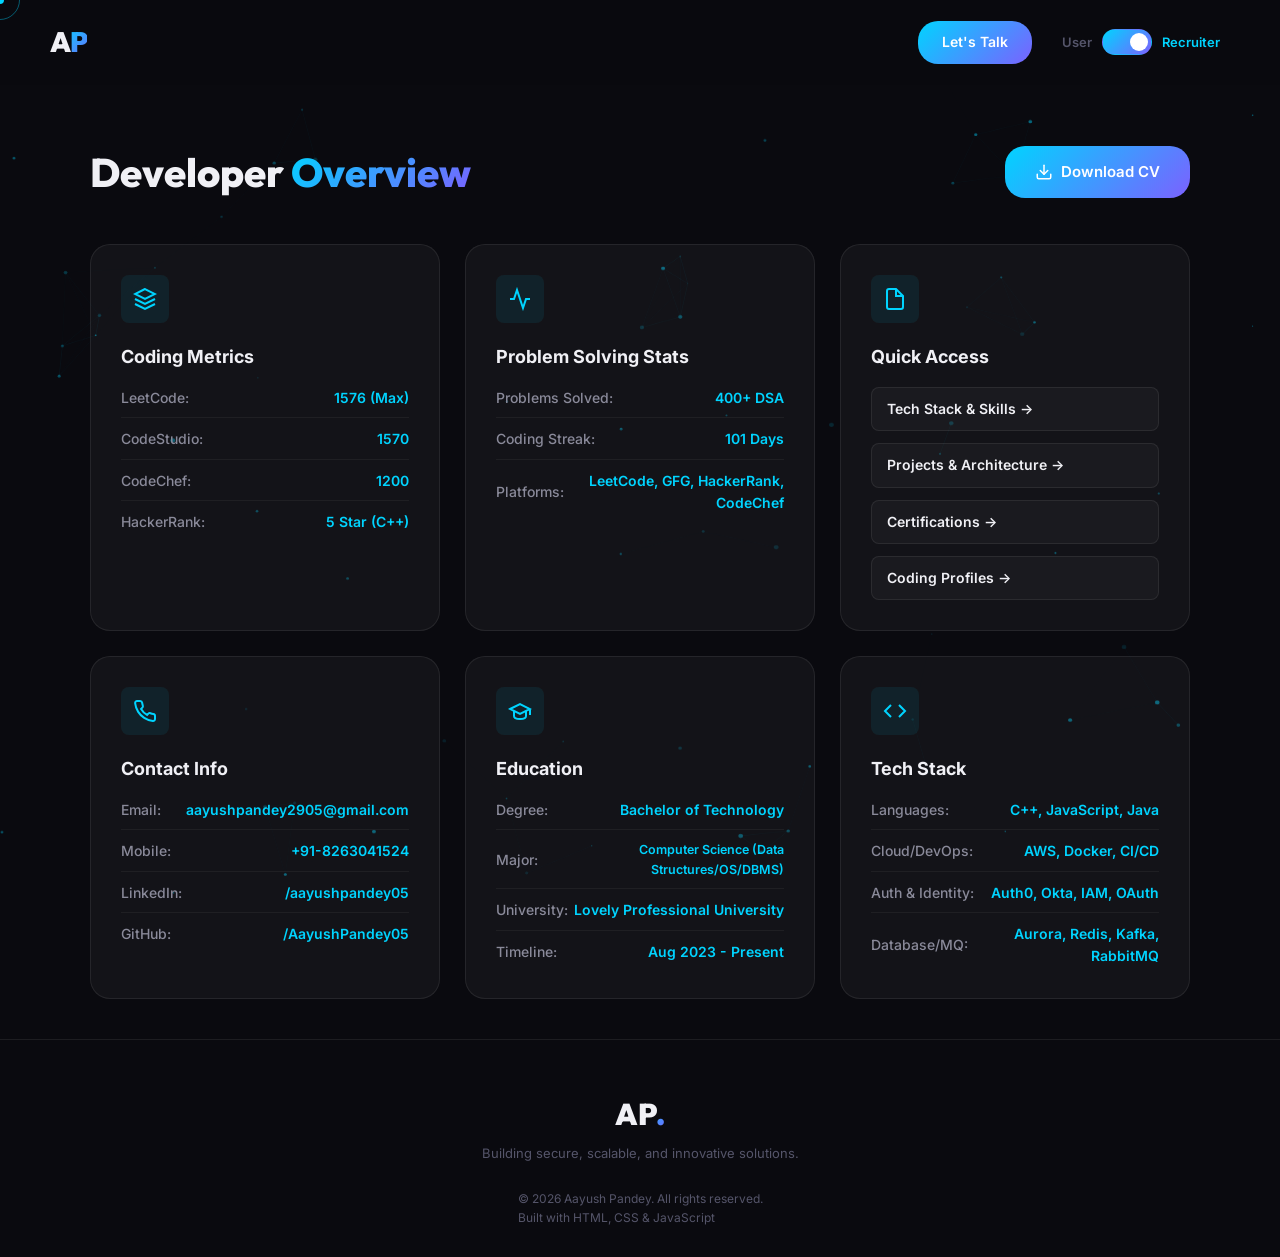
==== recruiter.html @ 43669e8a "Personal Portfolio" ====
<!doctype html>
<html lang="en">
  <head>
    <meta charset="UTF-8" />
    <meta
      name="viewport"
      content="width=device-width, initial-scale=1.0, maximum-scale=5.0, user-scalable=yes"
    />
    <meta name="apple-mobile-web-app-capable" content="yes" />
    <meta
      name="apple-mobile-web-app-status-bar-style"
      content="black-translucent"
    />
    <meta name="theme-color" content="#0a0a0f" />
    <meta name="format-detection" content="telephone=no" />

    <title>Recruiter Dashboard | Aayush Pandey</title>
    <meta
      name="description"
      content="Executive overview of Aayush Pandey's skills, coding metrics, and projects."
    />

    <!-- Favicons -->
    <link
      rel="icon"
      type="image/png"
      sizes="32x32"
      href="assets/img/favicon.png"
    />
    <link rel="apple-touch-icon" href="assets/img/apple-touch-icon.png" />

    <link rel="preconnect" href="https://fonts.googleapis.com" />
    <link rel="preconnect" href="https://fonts.gstatic.com" crossorigin />
    <link
      href="https://fonts.googleapis.com/css2?family=Inter:wght@300;400;500;600;700&family=Outfit:wght@700;800;900&display=swap"
      rel="stylesheet"
    />
    <link rel="stylesheet" href="assets/css/style.css" />
    <style>
      /* Page-specific overrides */
      body.recruiter-mode {
        overflow-x: hidden;
      }
      .recruiter-dashboard {
        background: transparent; /* Let canvas show through */
        border: none;
        padding-top: 14rem;
        min-height: 100vh;
      }
      .particles-canvas {
        position: fixed;
        top: 0;
        left: 0;
        width: 100vw;
        height: 100vh;
        z-index: -1;
        pointer-events: none;
      }
      .header {
        background: rgba(10, 10, 15, 0.85);
        backdrop-filter: blur(10px);
      }
      .nav-links {
        display: none; /* Hide standard nav on this page */
      }
      @media(min-width: 1024px) {
        .nav-container {
            justify-content: flex-end;
        }
      }
    </style>
  </head>
  <body class="recruiter-mode">
    <!-- Preloader -->
    <div class="preloader" id="preloader">
      <div class="preloader-inner">
        <div class="preloader-ring"></div>
        <span class="preloader-text">AP</span>
      </div>
    </div>

    <!-- Custom Cursor -->
    <div class="cursor-dot" id="cursor-dot"></div>
    <div class="cursor-ring" id="cursor-ring"></div>

    <header class="header scrolled" id="header">
      <a href="index.html" class="logo" data-magnetic>
        <span class="logo-text">A</span><span class="logo-accent">P</span>
      </a>

      <nav class="nav-container" id="nav-container">
        <a href="mailto:aayushpandey2905@gmail.com" class="btn-cta" data-magnetic>Let's Talk</a>
      </nav>

      <div class="header-actions">
        <div class="recruiter-toggle-wrap" data-magnetic>
          <span class="toggle-label text-user">User</span>
          <label class="toggle-switch">
            <input type="checkbox" id="recruiter-toggle" checked />
            <span class="toggle-slider"></span>
          </label>
          <span class="toggle-label text-recruiter">Recruiter</span>
        </div>
      </div>
    </header>

    <main>
      <!-- Background Canvas -->
      <canvas class="particles-canvas" id="particles-canvas"></canvas>

      <!-- Dashboard -->
      <section class="recruiter-dashboard" id="recruiter-dashboard">
        <div class="dashboard-container">
          <div class="dashboard-header reveal">
            <h2>Developer <span class="text-gradient">Overview</span></h2>
            <div class="dashboard-actions">
              <a
                href="assets/CV/AayushPandey_CV.pdf"
                class="btn-primary"
                download="Aayush_Pandey_Resume"
              >
                <svg
                  width="18"
                  height="18"
                  viewBox="0 0 24 24"
                  fill="none"
                  stroke="currentColor"
                  stroke-width="2"
                  stroke-linecap="round"
                  stroke-linejoin="round"
                >
                  <path d="M21 15v4a2 2 0 0 1-2 2H5a2 2 0 0 1-2-2v-4"></path>
                  <polyline points="7 10 12 15 17 10"></polyline>
                  <line x1="12" y1="15" x2="12" y2="3"></line>
                </svg>
                <span>Download CV</span>
              </a>
            </div>
          </div>

          <div class="dashboard-grid">
            <!-- Coding Stats -->
            <div class="dashboard-card reveal" data-tilt>
              <div class="card-icon">
                <svg
                  width="24"
                  height="24"
                  viewBox="0 0 24 24"
                  fill="none"
                  stroke="currentColor"
                  stroke-width="2"
                >
                  <path
                    d="M12 2L2 7l10 5 10-5-10-5zM2 17l10 5 10-5M2 12l10 5 10-5"
                  />
                </svg>
              </div>
              <h3>Coding Metrics</h3>
              <ul class="dashboard-list">
                <li>
                  <span class="list-label">LeetCode:</span>
                  <span class="list-value">1576 (Max)</span>
                </li>
                <li>
                  <span class="list-label">CodeStudio:</span>
                  <span class="list-value">1570</span>
                </li>
                <li>
                  <span class="list-label">CodeChef:</span>
                  <span class="list-value">1200</span>
                </li>
                <li>
                  <span class="list-label">HackerRank:</span>
                  <span class="list-value">5 Star (C++)</span>
                </li>
              </ul>
            </div>

            <!-- Experience / Activity -->
            <div class="dashboard-card reveal" data-tilt>
              <div class="card-icon">
                <svg
                  width="24"
                  height="24"
                  viewBox="0 0 24 24"
                  fill="none"
                  stroke="currentColor"
                  stroke-width="2"
                >
                  <polyline points="22 12 18 12 15 21 9 3 6 12 2 12"></polyline>
                </svg>
              </div>
              <h3>Problem Solving Stats</h3>
              <ul class="dashboard-list">
                <li>
                  <span class="list-label">Problems Solved:</span>
                  <span class="list-value">400+ DSA</span>
                </li>
                <li>
                  <span class="list-label">Coding Streak:</span>
                  <span class="list-value">101 Days</span>
                </li>
                <li>
                  <span class="list-label">Platforms:</span>
                  <span class="list-value"
                    >LeetCode, GFG, HackerRank, CodeChef</span
                  >
                </li>
              </ul>
            </div>

            <!-- Quick Navigation -->
            <div class="dashboard-card reveal" data-tilt>
              <div class="card-icon">
                <svg
                  width="24"
                  height="24"
                  viewBox="0 0 24 24"
                  fill="none"
                  stroke="currentColor"
                  stroke-width="2"
                >
                  <path
                    d="M13 2H6a2 2 0 0 0-2 2v16a2 2 0 0 0 2 2h12a2 2 0 0 0 2-2V9z"
                  ></path>
                  <polyline points="13 2 13 9 20 9"></polyline>
                </svg>
              </div>
              <h3>Quick Access</h3>
              <div class="dashboard-links">
                <a href="index.html#skills" class="dash-link"
                  >Tech Stack & Skills &rarr;</a
                >
                <a href="index.html#projects" class="dash-link"
                  >Projects & Architecture &rarr;</a
                >
                <a href="index.html#certifications" class="dash-link"
                  >Certifications &rarr;</a
                >
                <a href="index.html#profiles" class="dash-link"
                  >Coding Profiles &rarr;</a
                >
              </div>
            </div>

            <!-- Contact & Links -->
            <div class="dashboard-card reveal" data-tilt>
              <div class="card-icon">
                <svg
                  width="24"
                  height="24"
                  viewBox="0 0 24 24"
                  fill="none"
                  stroke="currentColor"
                  stroke-width="2"
                >
                  <path
                    d="M22 16.92v3a2 2 0 0 1-2.18 2 19.79 19.79 0 0 1-8.63-3.07 19.5 19.5 0 0 1-6-6 19.79 19.79 0 0 1-3.07-8.67A2 2 0 0 1 4.11 2h3a2 2 0 0 1 2 1.72c.127.96.361 1.903.7 2.81a2 2 0 0 1-.45 2.11L8.09 9.91a16 16 0 0 0 6 6l1.27-1.27a2 2 0 0 1 2.11-.45c.907.339 1.85.573 2.81.7A2 2 0 0 1 22 16.92z"
                  ></path>
                </svg>
              </div>
              <h3>Contact Info</h3>
              <ul class="dashboard-list">
                <li>
                  <span class="list-label">Email:</span>
                  <a href="mailto:aayushpandey2905@gmail.com" class="list-value"
                    >aayushpandey2905@gmail.com</a
                  >
                </li>
                <li>
                  <span class="list-label">Mobile:</span>
                  <span class="list-value">+91-8263041524</span>
                </li>
                <li>
                  <span class="list-label">LinkedIn:</span>
                  <a
                    href="https://linkedin.com/in/aayushpandey05"
                    target="_blank"
                    class="list-value"
                    >/aayushpandey05</a
                  >
                </li>
                <li>
                  <span class="list-label">GitHub:</span>
                  <a
                    href="https://github.com/AayushPandey05"
                    target="_blank"
                    class="list-value"
                    >/AayushPandey05</a
                  >
                </li>
              </ul>
            </div>

            <!-- Education -->
            <div class="dashboard-card reveal" data-tilt>
              <div class="card-icon">
                <svg
                  width="24"
                  height="24"
                  viewBox="0 0 24 24"
                  fill="none"
                  stroke="currentColor"
                  stroke-width="2"
                >
                  <path d="M22 10v6M2 10l10-5 10 5-10 5z"></path>
                  <path d="M6 12v5c0 2 3 3 6 3s6-1 6-3v-5"></path>
                </svg>
              </div>
              <h3>Education</h3>
              <ul class="dashboard-list">
                <li>
                  <span class="list-label">Degree:</span>
                  <span class="list-value">Bachelor of Technology</span>
                </li>
                <li>
                  <span class="list-label">Major:</span>
                  <span class="list-value" style="font-size:1.25rem;"
                    >Computer Science (Data Structures/OS/DBMS)</span
                  >
                </li>
                <li>
                  <span class="list-label">University:</span>
                  <span class="list-value">Lovely Professional University</span>
                </li>
                <li>
                  <span class="list-label">Timeline:</span>
                  <span class="list-value">Aug 2023 - Present</span>
                </li>
              </ul>
            </div>

            <!-- Core Skills -->
            <div class="dashboard-card reveal" data-tilt>
              <div class="card-icon">
                <svg
                  width="24"
                  height="24"
                  viewBox="0 0 24 24"
                  fill="none"
                  stroke="currentColor"
                  stroke-width="2"
                >
                  <polyline points="16 18 22 12 16 6"></polyline>
                  <polyline points="8 6 2 12 8 18"></polyline>
                </svg>
              </div>
              <h3>Tech Stack</h3>
              <ul class="dashboard-list">
                <li>
                  <span class="list-label">Languages:</span>
                  <span class="list-value">C++, JavaScript, Java</span>
                </li>
                <li>
                  <span class="list-label">Cloud/DevOps:</span>
                  <span class="list-value">AWS, Docker, CI/CD</span>
                </li>
                <li>
                  <span class="list-label">Auth & Identity:</span>
                  <span class="list-value">Auth0, Okta, IAM, OAuth</span>
                </li>
                <li>
                  <span class="list-label">Database/MQ:</span>
                  <span class="list-value">Aurora, Redis, Kafka, RabbitMQ</span>
                </li>
              </ul>
            </div>
          </div>
        </div>
      </section>
    </main>

    <!-- Footer -->
    <footer class="footer">
      <div class="footer-container">
        <div class="footer-left">
          <span class="footer-logo">AP<span class="logo-accent">.</span></span>
          <p>Building secure, scalable, and innovative solutions.</p>
        </div>

      <div class="footer-bottom">
        <p>
          &copy; <span id="year">2026</span> Aayush Pandey. All rights reserved.
        </p>
        <p class="built-with">Built with HTML, CSS & JavaScript</p>
      </div>
    </footer>
    <script>
      document.getElementById("year").textContent = new Date().getFullYear();
    </script>
    <script src="assets/js/style.js"></script>
  </body>
</html>
---- assets/css/style.css ----
/* ==================================
   DESIGN TOKENS
================================== */
:root {
  --bg-primary: #0a0a0f;
  --bg-secondary: #12121a;
  --bg-card: rgba(255, 255, 255, 0.03);
  --bg-card-hover: rgba(255, 255, 255, 0.06);
  --glass-bg: rgba(255, 255, 255, 0.04);
  --glass-border: rgba(255, 255, 255, 0.08);

  --text-primary: #f0f0f5;
  --text-secondary: #8a8a9a;
  --text-muted: #55556a;

  --accent-1: #00d4ff;
  --accent-2: #7b61ff;
  --accent-3: #ff3d71;
  --gradient-main: linear-gradient(135deg, #00d4ff, #7b61ff, #ff3d71);
  --gradient-accent: linear-gradient(135deg, #00d4ff, #7b61ff);

  --font-heading: "Outfit", sans-serif;
  --font-body: "Inter", sans-serif;

  --radius-sm: 8px;
  --radius-md: 12px;
  --radius-lg: 20px;

  --transition-fast: 0.2s cubic-bezier(0.25, 0.46, 0.45, 0.94);
  --transition-smooth: 0.4s cubic-bezier(0.25, 0.46, 0.45, 0.94);
  --transition-spring: 0.6s cubic-bezier(0.34, 1.56, 0.64, 1);

  /* Safe area insets for notch phones */
  --safe-top: env(safe-area-inset-top, 0px);
  --safe-bottom: env(safe-area-inset-bottom, 0px);
  --safe-left: env(safe-area-inset-left, 0px);
  --safe-right: env(safe-area-inset-right, 0px);
}

/* ==================================
   RESET & BASE
================================== */
*,
*::before,
*::after {
  margin: 0;
  padding: 0;
  box-sizing: border-box;
  -webkit-tap-highlight-color: transparent;
}

html {
  font-size: 62.5%;
  scroll-behavior: smooth;
  scrollbar-width: thin;
  scrollbar-color: var(--accent-1) var(--bg-primary);
  -webkit-text-size-adjust: 100%;
  -moz-text-size-adjust: 100%;
  text-size-adjust: 100%;
}

body {
  background: var(--bg-primary);
  color: var(--text-primary);
  font-family: var(--font-body);
  font-size: 1.6rem;
  line-height: 1.6;
  overflow-x: hidden;
  -webkit-font-smoothing: antialiased;
  -moz-osx-font-smoothing: grayscale;
}

/* Desktop-only cursor:none */
@media (hover: hover) and (pointer: fine) {
  body {
    cursor: none;
  }
  a,
  button {
    cursor: none;
  }
}

a {
  color: inherit;
  text-decoration: none;
}

img {
  max-width: 100%;
  display: block;
  -webkit-user-drag: none;
}

::selection {
  background: var(--accent-2);
  color: #fff;
}

/* ==================================
   PRELOADER
================================== */
.preloader {
  position: fixed;
  inset: 0;
  z-index: 10000;
  background: var(--bg-primary);
  display: flex;
  align-items: center;
  justify-content: center;
  transition:
    opacity 0.6s ease,
    visibility 0.6s ease;
}

.preloader.hidden {
  opacity: 0;
  visibility: hidden;
  pointer-events: none;
}

.preloader-inner {
  position: relative;
  width: 80px;
  height: 80px;
  display: flex;
  align-items: center;
  justify-content: center;
}

.preloader-ring {
  position: absolute;
  inset: 0;
  border-radius: 50%;
  border: 2px solid transparent;
  border-top-color: var(--accent-1);
  border-right-color: var(--accent-2);
  animation: preloaderSpin 1s linear infinite;
}

.preloader-text {
  font-family: var(--font-heading);
  font-size: 2rem;
  font-weight: 800;
  background: var(--gradient-accent);
  -webkit-background-clip: text;
  -webkit-text-fill-color: transparent;
  background-clip: text;
}

@keyframes preloaderSpin {
  to {
    transform: rotate(360deg);
  }
}

/* ==================================
   CUSTOM CURSOR (desktop only)
================================== */
.cursor-dot,
.cursor-ring {
  display: none;
}

@media (hover: hover) and (pointer: fine) {
  .cursor-dot {
    display: block;
    position: fixed;
    top: 0;
    left: 0;
    width: 8px;
    height: 8px;
    background: var(--accent-1);
    border-radius: 50%;
    pointer-events: none;
    z-index: 9999;
    transform: translate(-50%, -50%);
    transition:
      width var(--transition-fast),
      height var(--transition-fast),
      background var(--transition-fast);
  }

  .cursor-ring {
    display: block;
    position: fixed;
    top: 0;
    left: 0;
    width: 40px;
    height: 40px;
    border: 1.5px solid rgba(0, 212, 255, 0.4);
    border-radius: 50%;
    pointer-events: none;
    z-index: 9998;
    transform: translate(-50%, -50%);
    transition:
      width var(--transition-smooth),
      height var(--transition-smooth),
      border-color var(--transition-smooth);
  }

  body.cursor-hover .cursor-dot {
    width: 14px;
    height: 14px;
    background: var(--accent-2);
  }

  body.cursor-hover .cursor-ring {
    width: 60px;
    height: 60px;
    border-color: rgba(123, 97, 255, 0.5);
  }
}

/* ==================================
   CLICK RIPPLE EFFECT
================================== */
.ripple-container {
  position: fixed;
  inset: 0;
  pointer-events: none;
  z-index: 9995;
  overflow: hidden;
}

.ripple {
  position: absolute;
  border-radius: 50%;
  border: 1px solid rgba(0, 212, 255, 0.4);
  transform: translate(-50%, -50%) scale(0);
  animation: rippleAnim 0.8s ease-out forwards;
  pointer-events: none;
}

@keyframes rippleAnim {
  to {
    transform: translate(-50%, -50%) scale(1);
    opacity: 0;
  }
}

/* ==================================
   SCROLL PROGRESS
================================== */
.scroll-progress {
  position: fixed;
  top: 0;
  left: 0;
  height: 3px;
  width: 0%;
  background: var(--gradient-main);
  z-index: 9990;
  transition: none;
}

/* ==================================
   HEADER
================================== */
.header {
  position: fixed;
  top: 0;
  left: 0;
  width: 100%;
  padding: 2rem 5rem;
  padding-top: calc(2rem + var(--safe-top));
  display: flex;
  justify-content: space-between;
  align-items: center;
  z-index: 1000;
  transition:
    background var(--transition-smooth),
    padding var(--transition-smooth),
    backdrop-filter var(--transition-smooth);
}

.header.scrolled {
  background: rgba(10, 10, 15, 0.85);
  -webkit-backdrop-filter: blur(20px);
  backdrop-filter: blur(20px);
  padding: 1.5rem 5rem;
  padding-top: calc(1.5rem + var(--safe-top));
  border-bottom: 1px solid var(--glass-border);
}

.logo {
  display: flex;
  align-items: center;
  font-family: var(--font-heading);
  font-size: 2.8rem;
  font-weight: 900;
  letter-spacing: -1px;
  z-index: 1002;
}

.logo-text {
  color: var(--text-primary);
}

.logo-accent {
  background: var(--gradient-accent);
  -webkit-background-clip: text;
  -webkit-text-fill-color: transparent;
  background-clip: text;
}

.header-actions {
  display: flex;
  align-items: center;
  gap: 1.5rem;
}

.nav-container {
  display: flex;
  align-items: center;
  gap: 4rem;
  margin-left: auto;
  margin-right: 2rem;
}

.nav-links {
  display: flex;
  gap: 0.5rem;
}

.nav-link {
  font-size: 1.4rem;
  font-weight: 500;
  color: var(--text-secondary);
  padding: 0.8rem 1.6rem;
  border-radius: var(--radius-sm);
  transition:
    color var(--transition-fast),
    background var(--transition-fast);
  position: relative;
  overflow: hidden;
}

.nav-link::after {
  content: attr(data-text);
  position: absolute;
  left: 50%;
  top: 50%;
  transform: translate(-50%, 100%);
  color: var(--accent-1);
  font-weight: 600;
  transition: transform var(--transition-smooth);
  pointer-events: none;
}

.nav-link:hover::after,
.nav-link.active::after {
  transform: translate(-50%, -50%);
}

.nav-link:hover,
.nav-link.active {
  color: transparent;
  background: var(--bg-card-hover);
}

.btn-cta {
  font-size: 1.4rem;
  font-weight: 600;
  padding: 1rem 2.4rem;
  border-radius: var(--radius-lg);
  background: var(--gradient-accent);
  color: #fff;
  transition:
    transform var(--transition-fast),
    box-shadow var(--transition-fast);
}

.btn-cta:hover {
  transform: translateY(-2px);
  box-shadow: 0 8px 30px rgba(0, 212, 255, 0.3);
}

/* Hamburger */
.hamburger {
  display: none;
  flex-direction: column;
  gap: 6px;
  cursor: pointer;
  z-index: 1002;
  padding: 10px;
  -webkit-tap-highlight-color: transparent;
  touch-action: manipulation;
}

.hamburger .line {
  width: 28px;
  height: 2px;
  background: var(--text-primary);
  border-radius: 2px;
  transition:
    transform var(--transition-smooth),
    opacity var(--transition-fast);
  transform-origin: center;
}

/* ==================================
   HERO SECTION
================================== */
.hero {
  position: relative;
  width: 100%;
  min-height: 100vh;
  min-height: 100dvh; /* dynamic viewport height for mobile */
  display: flex;
  flex-direction: column;
  align-items: center;
  justify-content: center;
  overflow: hidden;
  padding: 12rem 5rem 6rem;
}

.particles-canvas {
  position: absolute;
  inset: 0;
  width: 100%;
  height: 100%;
  pointer-events: none;
  z-index: 0;
}

.hero-content {
  position: relative;
  z-index: 2;
  text-align: center;
  display: flex;
  flex-direction: column;
  align-items: center;
  gap: 0;
  width: 100%;
}

.hero-badge {
  display: inline-flex;
  align-items: center;
  gap: 1rem;
  padding: 0.8rem 2rem;
  background: var(--glass-bg);
  border: 1px solid var(--glass-border);
  border-radius: var(--radius-lg);
  font-size: 1.3rem;
  color: var(--text-secondary);
  font-weight: 500;
  -webkit-backdrop-filter: blur(10px);
  backdrop-filter: blur(10px);
  margin-bottom: 2rem;
  position: relative;
  z-index: 5;
}

.badge-dot {
  width: 8px;
  height: 8px;
  background: #00ff88;
  border-radius: 50%;
  animation: dotPulse 2s ease-in-out infinite;
  flex-shrink: 0;
}

@keyframes dotPulse {
  0%,
  100% {
    box-shadow: 0 0 0 0 rgba(0, 255, 136, 0.6);
  }
  50% {
    box-shadow: 0 0 0 8px rgba(0, 255, 136, 0);
  }
}

/* ==================================
   HERO PORTRAIT — BAZIL.FR STYLE
================================== */
.hero-portrait {
  position: absolute;
  top: 50%;
  left: 50%;
  transform: translate(-50%, -50%);
  z-index: 1;
  width: clamp(280px, 35vw, 500px);
  height: clamp(380px, 60vh, 700px);
  pointer-events: none;
}

.hero-portrait-img {
  width: 100%;
  height: 100%;
  object-fit: cover;
  object-position: top center;
  border-radius: var(--radius-lg);
  filter: grayscale(15%) contrast(1.1) brightness(0.8);
  transition:
    filter 0.6s ease,
    transform 0.6s ease;
  -webkit-mask-image: linear-gradient(
    to bottom,
    transparent 0%,
    black 8%,
    black 65%,
    transparent 100%
  );
  mask-image: linear-gradient(
    to bottom,
    transparent 0%,
    black 8%,
    black 65%,
    transparent 100%
  );
}

.hero:hover .hero-portrait-img {
  filter: grayscale(0%) contrast(1.05) brightness(0.85);
  transform: scale(1.03);
}

.hero-portrait-overlay {
  position: absolute;
  inset: 0;
  border-radius: var(--radius-lg);
  background: radial-gradient(
    ellipse at center 40%,
    transparent 25%,
    rgba(10, 10, 15, 0.5) 60%,
    rgba(10, 10, 15, 0.95) 100%
  );
  pointer-events: none;
}

/* Hero Title — overlays the portrait */
.hero-title-wrap {
  position: relative;
  z-index: 3;
  margin-top: -2rem;
}

.hero-title {
  font-family: var(--font-heading);
  font-weight: 900;
  line-height: 0.9;
  letter-spacing: -0.04em;
  text-transform: uppercase;
  text-shadow: 0 4px 30px rgba(0, 0, 0, 0.5);
}

/* Make hero name interactive */
.word {
  cursor: pointer;
}

.title-line {
  display: block;
  overflow: hidden;
}

.title-line .word {
  display: inline-block;
  font-size: clamp(5rem, 12vw, 14rem);
  background: var(--gradient-main);
  -webkit-background-clip: text;
  -webkit-text-fill-color: transparent;
  background-clip: text;
  background-size: 200% 200%;
  animation: gradientShift 4s ease-in-out infinite;
  transition: transform var(--transition-fast);
}

.title-accent {
  font-size: clamp(5rem, 12vw, 14rem);
  color: var(--accent-1);
  -webkit-text-fill-color: var(--accent-1);
}

@keyframes gradientShift {
  0%,
  100% {
    background-position: 0% 50%;
  }
  50% {
    background-position: 100% 50%;
  }
}

/* Subtitle / Typing */
.hero-subtitle {
  font-size: clamp(1.8rem, 2.5vw, 2.4rem);
  color: var(--text-secondary);
  font-weight: 300;
  display: flex;
  align-items: center;
  gap: 0.5rem;
  flex-wrap: wrap;
  justify-content: center;
  position: relative;
  z-index: 4;
  margin-top: 2rem;
}

.typed-text {
  color: var(--accent-1);
  font-weight: 600;
}

.typed-cursor {
  color: var(--accent-1);
  animation: blink 0.7s step-end infinite;
  font-weight: 300;
}

@keyframes blink {
  50% {
    opacity: 0;
  }
}

/* Hero CTA */
.hero-cta {
  display: flex;
  gap: 1.5rem;
  margin-top: 2rem;
  flex-wrap: wrap;
  justify-content: center;
  position: relative;
  z-index: 4;
}

.btn-primary {
  display: inline-flex;
  align-items: center;
  gap: 0.8rem;
  padding: 1.4rem 3rem;
  background: var(--gradient-accent);
  color: #fff;
  font-size: 1.5rem;
  font-weight: 600;
  border-radius: var(--radius-lg);
  border: none;
  transition:
    transform var(--transition-fast),
    box-shadow var(--transition-fast);
  font-family: var(--font-body);
  -webkit-appearance: none;
  appearance: none;
  touch-action: manipulation;
}

.btn-primary:hover {
  transform: translateY(-3px);
  box-shadow: 0 10px 40px rgba(0, 212, 255, 0.35);
}

.btn-primary:active {
  transform: translateY(-1px) scale(0.98);
}

.btn-outline {
  display: inline-flex;
  align-items: center;
  gap: 0.8rem;
  padding: 1.4rem 3rem;
  background: transparent;
  color: var(--text-primary);
  font-size: 1.5rem;
  font-weight: 600;
  border-radius: var(--radius-lg);
  border: 1px solid var(--glass-border);
  transition:
    transform var(--transition-fast),
    border-color var(--transition-fast),
    background var(--transition-fast);
  touch-action: manipulation;
}

.btn-outline:hover {
  transform: translateY(-3px);
  border-color: var(--accent-1);
  background: var(--bg-card-hover);
}

.btn-outline:active {
  transform: translateY(-1px) scale(0.98);
}

/* Scroll Indicator */
.hero-scroll-indicator {
  position: absolute;
  bottom: 3rem;
  bottom: calc(3rem + var(--safe-bottom));
  left: 50%;
  transform: translateX(-50%);
  display: flex;
  flex-direction: column;
  align-items: center;
  gap: 1rem;
  color: var(--text-muted);
  font-size: 1.1rem;
  font-weight: 500;
  letter-spacing: 2px;
  text-transform: uppercase;
}

.scroll-line {
  width: 1px;
  height: 50px;
  background: linear-gradient(to bottom, var(--accent-1), transparent);
  animation: scrollPulse 2s ease-in-out infinite;
}

@keyframes scrollPulse {
  0%,
  100% {
    opacity: 0.3;
    transform: scaleY(0.7);
  }
  50% {
    opacity: 1;
    transform: scaleY(1);
  }
}

/* ==================================
   SECTIONS — SHARED
================================== */
.section {
  position: relative;
  padding: 10rem 0;
}

.section-container {
  max-width: 1200px;
  margin: 0 auto;
  padding: 0 5rem;
}

.section-label {
  display: flex;
  align-items: center;
  gap: 1.5rem;
  margin-bottom: 4rem;
}

.label-number {
  font-family: var(--font-heading);
  font-size: 1.4rem;
  font-weight: 700;
  color: var(--accent-1);
}

.label-text {
  font-size: 1.3rem;
  font-weight: 600;
  color: var(--text-secondary);
  text-transform: uppercase;
  letter-spacing: 3px;
}

.label-line {
  flex: 1;
  height: 1px;
  background: linear-gradient(to right, var(--glass-border), transparent);
}

.section-heading {
  font-family: var(--font-heading);
  font-size: clamp(3rem, 5vw, 5rem);
  font-weight: 800;
  line-height: 1.1;
  margin-bottom: 4rem;
  color: var(--text-primary);
}

.text-gradient {
  background: var(--gradient-accent);
  -webkit-background-clip: text;
  -webkit-text-fill-color: transparent;
  background-clip: text;
}

/* ==================================
   ABOUT SECTION
================================== */
.about-grid {
  display: grid;
  grid-template-columns: auto 1fr;
  gap: 6rem;
  align-items: start;
}

/* About Photo */
.about-photo-col {
  display: flex;
  flex-direction: column;
  align-items: center;
  gap: 2rem;
}

.about-photo-wrapper {
  position: relative;
  width: 280px;
  height: 340px;
  border-radius: var(--radius-lg);
  overflow: hidden;
  will-change: transform;
}

.about-photo {
  width: 100%;
  height: 100%;
  object-fit: cover;
  border-radius: var(--radius-lg);
  transition: transform var(--transition-smooth);
}

.about-photo-wrapper:hover .about-photo {
  transform: scale(1.05);
}

.about-photo-border {
  position: absolute;
  inset: 0;
  border-radius: var(--radius-lg);
  border: 2px solid transparent;
  background: var(--gradient-accent) border-box;
  -webkit-mask:
    linear-gradient(#fff 0 0) padding-box,
    linear-gradient(#fff 0 0);
  mask:
    linear-gradient(#fff 0 0) padding-box,
    linear-gradient(#fff 0 0);
  -webkit-mask-composite: xor;
  mask-composite: exclude;
  pointer-events: none;
}

.about-photo-glow {
  position: absolute;
  inset: -2px;
  border-radius: var(--radius-lg);
  background: var(--gradient-accent);
  opacity: 0.15;
  filter: blur(20px);
  z-index: -1;
  transition: opacity var(--transition-smooth);
}

.about-photo-wrapper:hover .about-photo-glow {
  opacity: 0.3;
}

.about-photo-tag {
  display: inline-flex;
  align-items: center;
  gap: 0.8rem;
  padding: 0.6rem 1.6rem;
  background: var(--glass-bg);
  border: 1px solid var(--glass-border);
  border-radius: var(--radius-lg);
  font-size: 1.2rem;
  color: var(--text-secondary);
  font-weight: 500;
}

/* About Text */
.about-text-col p {
  font-size: 1.6rem;
  color: var(--text-secondary);
  line-height: 1.8;
  margin-top: 2rem;
}

.about-details {
  display: grid;
  grid-template-columns: 1fr 1fr;
  gap: 1.5rem;
  margin-top: 3rem;
}

.detail-card {
  background: var(--glass-bg);
  border: 1px solid var(--glass-border);
  border-radius: var(--radius-md);
  padding: 2rem;
  display: flex;
  align-items: center;
  gap: 1.5rem;
  transition:
    background var(--transition-fast),
    border-color var(--transition-fast),
    transform var(--transition-fast);
  will-change: transform;
}

.detail-card:hover,
.detail-card.touch-active {
  background: var(--bg-card-hover);
  border-color: rgba(0, 212, 255, 0.2);
}

.detail-icon {
  font-size: 2.2rem;
  width: 44px;
  height: 44px;
  display: flex;
  align-items: center;
  justify-content: center;
  background: var(--bg-card);
  border-radius: var(--radius-sm);
  flex-shrink: 0;
  color: var(--accent-1);
  transition:
    color var(--transition-fast),
    background var(--transition-fast);
}

.detail-icon svg {
  stroke: var(--accent-1);
  transition:
    stroke var(--transition-fast),
    transform var(--transition-fast);
}

.detail-card:hover .detail-icon svg,
.detail-card.touch-active .detail-icon svg {
  transform: scale(1.15);
}

.detail-label {
  display: block;
  font-size: 1.1rem;
  color: var(--text-muted);
  text-transform: uppercase;
  letter-spacing: 1px;
  margin-bottom: 0.2rem;
}

.detail-value {
  display: block;
  font-size: 1.3rem;
  color: var(--text-primary);
  font-weight: 500;
  word-break: break-word;
}

/* Stats Row */
.stats-row {
  display: grid;
  grid-template-columns: repeat(4, 1fr);
  gap: 3rem;
  margin-top: 6rem;
  padding-top: 5rem;
  border-top: 1px solid var(--glass-border);
}

.stat-item {
  text-align: center;
}

.stat-number {
  font-family: var(--font-heading);
  font-size: clamp(3.5rem, 5vw, 5.5rem);
  font-weight: 900;
  background: var(--gradient-accent);
  -webkit-background-clip: text;
  -webkit-text-fill-color: transparent;
  background-clip: text;
}

.stat-plus {
  font-family: var(--font-heading);
  font-size: clamp(2.5rem, 3vw, 3.5rem);
  font-weight: 700;
  color: var(--accent-1);
}

.stat-label {
  display: block;
  font-size: 1.2rem;
  color: var(--text-muted);
  margin-top: 0.5rem;
  letter-spacing: 1px;
  text-transform: uppercase;
}

/* ==================================
   SKILLS SECTION
================================== */
.skills {
  background: var(--bg-secondary);
}

.skills-grid {
  display: grid;
  grid-template-columns: repeat(2, 1fr);
  gap: 2rem;
}

.skill-card {
  position: relative;
  background: var(--glass-bg);
  border: 1px solid var(--glass-border);
  border-radius: var(--radius-md);
  padding: 2.5rem;
  transition:
    background var(--transition-fast),
    border-color var(--transition-fast),
    transform var(--transition-fast);
  will-change: transform;
  overflow: hidden;
}

.skill-card:hover,
.skill-card.touch-active {
  background: var(--bg-card-hover);
  border-color: rgba(0, 212, 255, 0.2);
}

.skill-header {
  display: flex;
  justify-content: space-between;
  align-items: center;
  margin-bottom: 1.2rem;
}

.skill-name {
  font-size: 1.4rem;
  font-weight: 600;
  color: var(--text-primary);
}

.skill-percent {
  font-size: 1.3rem;
  font-weight: 700;
  color: var(--accent-1);
  font-family: var(--font-heading);
}

.skill-bar {
  height: 6px;
  background: rgba(255, 255, 255, 0.06);
  border-radius: 3px;
  overflow: hidden;
  position: relative;
}

.skill-fill {
  height: 100%;
  width: 0;
  background: var(--gradient-accent);
  border-radius: 3px;
  transition: width 1.5s cubic-bezier(0.25, 0.46, 0.45, 0.94);
  position: relative;
}

.skill-fill::after {
  content: "";
  position: absolute;
  right: 0;
  top: 50%;
  transform: translateY(-50%);
  width: 12px;
  height: 12px;
  background: var(--accent-1);
  border-radius: 50%;
  box-shadow: 0 0 15px rgba(0, 212, 255, 0.6);
  opacity: 0;
  transition: opacity 0.3s ease 1.5s;
}

.skill-fill.animated::after {
  opacity: 1;
}

/* ==================================
   PROJECTS SECTION
================================== */
.projects-grid {
  display: grid;
  grid-template-columns: repeat(2, 1fr);
  gap: 2.5rem;
}

.project-card {
  position: relative;
  background: var(--glass-bg);
  border: 1px solid var(--glass-border);
  border-radius: var(--radius-lg);
  padding: 3rem;
  display: flex;
  flex-direction: column;
  gap: 2rem;
  transition:
    background var(--transition-smooth),
    border-color var(--transition-smooth),
    transform var(--transition-fast);
  will-change: transform;
  overflow: hidden;
  min-height: 260px;
}

.project-card::before {
  content: "";
  position: absolute;
  inset: 0;
  background: radial-gradient(
    circle at var(--mouse-x, 50%) var(--mouse-y, 50%),
    rgba(0, 212, 255, 0.08) 0%,
    transparent 60%
  );
  opacity: 0;
  transition: opacity var(--transition-smooth);
  pointer-events: none;
}

.project-card:hover::before,
.project-card.touch-active::before {
  opacity: 1;
}

.project-card:hover,
.project-card.touch-active {
  background: var(--bg-card-hover);
  border-color: rgba(0, 212, 255, 0.25);
}

.project-number {
  font-family: var(--font-heading);
  font-size: 5rem;
  font-weight: 900;
  color: rgba(255, 255, 255, 0.03);
  position: absolute;
  top: 1.5rem;
  right: 2rem;
  line-height: 1;
}

.project-content {
  flex: 1;
  display: flex;
  flex-direction: column;
  gap: 1rem;
}

.project-title {
  font-family: var(--font-heading);
  font-size: 2.2rem;
  font-weight: 800;
  color: var(--text-primary);
  transition: color var(--transition-fast);
}

.project-card:hover .project-title,
.project-card.touch-active .project-title {
  color: var(--accent-1);
}

.project-desc {
  font-size: 1.4rem;
  color: var(--text-secondary);
  line-height: 1.7;
}

.project-tech {
  display: flex;
  flex-wrap: wrap;
  gap: 0.8rem;
  margin-top: auto;
}

.project-tech span {
  font-size: 1.1rem;
  padding: 0.4rem 1.2rem;
  background: rgba(0, 212, 255, 0.08);
  border: 1px solid rgba(0, 212, 255, 0.15);
  border-radius: 20px;
  color: var(--accent-1);
  font-weight: 500;
  white-space: nowrap;
}

.project-arrow {
  position: absolute;
  bottom: 2rem;
  right: 2rem;
  width: 40px;
  height: 40px;
  display: flex;
  align-items: center;
  justify-content: center;
  border-radius: 50%;
  border: 1px solid var(--glass-border);
  color: var(--text-muted);
  transition: all var(--transition-smooth);
}

.project-card:hover .project-arrow,
.project-card.touch-active .project-arrow {
  background: var(--accent-1);
  border-color: var(--accent-1);
  color: var(--bg-primary);
  transform: scale(1.1);
}

/* ==================================
   CERTIFICATIONS SECTION
================================== */
.certifications {
  background: var(--bg-secondary);
}

/* Badge */
.cert-count-badge {
  display: inline-flex;
  align-items: center;
  justify-content: center;
  font-family: var(--font-heading);
  font-size: 1.4rem;
  font-weight: 800;
  min-width: 3.2rem;
  height: 3.2rem;
  padding: 0 0.8rem;
  border-radius: 20px;
  background: var(--gradient-accent);
  color: #fff;
  -webkit-text-fill-color: #fff;
  vertical-align: super;
  margin-left: 1rem;
  animation: badgePulse 2.5s ease-in-out infinite;
}

@keyframes badgePulse {
  0%,
  100% {
    box-shadow: 0 0 0 0 rgba(0, 212, 255, 0.4);
  }
  50% {
    box-shadow: 0 0 0 8px rgba(0, 212, 255, 0);
  }
}

/* Timeline */
.cert-timeline {
  position: relative;
  display: flex;
  flex-direction: column;
}

/* Show only first 6 certificates initially */
.cert-timeline .cert-card:nth-child(n + 7) {
  display: none;
}

/* Show all when expanded */
.cert-timeline.expanded .cert-card {
  display: flex;
}

/* Fade overlay */
.cert-timeline::after {
  content: "";
  position: absolute;
  bottom: 0;
  left: 0;
  right: 0;
  height: 120px;
  background: linear-gradient(to bottom, transparent, var(--bg-secondary));
  pointer-events: none;
  opacity: 1;
  transition: opacity 0.5s ease;
  z-index: 1;
}

.cert-timeline.expanded::after {
  opacity: 0;
}

/* Card */
.cert-card {
  position: relative;
  display: flex;
  align-items: flex-start;
  gap: 2rem;
  padding: 2rem 2.5rem;
  border-bottom: 1px solid var(--glass-border);
  transition:
    background var(--transition-fast),
    border-color var(--transition-fast);
}

/* Left accent */
.cert-card::before {
  content: "";
  position: absolute;
  left: 0;
  top: 50%;
  transform: translateY(-50%);
  width: 3px;
  height: 0;
  background: var(--gradient-accent);
  border-radius: 0 3px 3px 0;
  transition: height var(--transition-smooth);
}

.cert-card:hover::before,
.cert-card.touch-active::before {
  height: 60%;
}

/* Hover glow */
.cert-card::after {
  content: "";
  position: absolute;
  inset: 0;
  background: radial-gradient(
    ellipse at 10% 50%,
    rgba(0, 212, 255, 0.06) 0%,
    transparent 60%
  );
  opacity: 0;
  transition: opacity var(--transition-smooth);
  pointer-events: none;
}

.cert-card:hover::after,
.cert-card.touch-active::after {
  opacity: 1;
}

.cert-card:hover,
.cert-card.touch-active {
  background: var(--bg-card-hover);
}

/* Icon */
.cert-icon-wrap {
  width: 48px;
  height: 48px;
  min-width: 48px;
  flex-shrink: 0;
  display: flex;
  align-items: center;
  justify-content: center;
  border-radius: var(--radius-sm);
  background: var(--glass-bg);
  border: 1px solid var(--glass-border);
  transition:
    border-color var(--transition-fast),
    background var(--transition-fast),
    transform var(--transition-fast);
}

.cert-card:hover .cert-icon-wrap,
.cert-card.touch-active .cert-icon-wrap {
  transform: scale(1.08);
}

.cert-icon {
  font-size: 1.8rem;
  font-weight: 700;
  background: var(--gradient-accent);
  background-clip: text;
  -webkit-background-clip: text;
  color: transparent;
}

/* Body */
.cert-body {
  flex: 1;
  display: flex;
  flex-direction: column;
  gap: 0.4rem;
}

/* Title */
.cert-title {
  font-family: var(--font-heading);
  font-size: 1.6rem;
  font-weight: 700;
  color: var(--text-primary);
  line-height: 1.5;
}

.cert-card:hover .cert-title,
.cert-card.touch-active .cert-title {
  color: var(--accent-1);
}

/* Meta */
.cert-meta {
  display: flex;
  align-items: center;
  gap: 0.8rem;
  font-size: 1.25rem;
  color: var(--text-secondary);
}

.cert-issuer {
  font-size: 1.3rem;
  font-weight: 600;
  color: var(--text-secondary);
}

.cert-date {
  font-size: 1.2rem;
  color: var(--text-muted);
}

/* Link arrow */
.cert-link {
  width: 36px;
  height: 36px;
  min-width: 36px;
  display: flex;
  align-items: center;
  justify-content: center;
  border-radius: 50%;
  border: 1px solid var(--glass-border);
  color: var(--text-muted);
  position: relative;
  z-index: 5;
  cursor: pointer;
  transition:
    color var(--transition-fast),
    border-color var(--transition-fast),
    background var(--transition-fast),
    transform var(--transition-fast);
}

.cert-card:hover .cert-link,
.cert-card.touch-active .cert-link {
  color: var(--bg-primary);
  background: var(--accent-1);
  border-color: var(--accent-1);
  transform: scale(1.1) rotate(-5deg);
}

/* Toggle button */
.cert-toggle-wrap {
  display: flex;
  justify-content: center;
  margin-top: 4rem;
  margin-bottom: 1rem;
}

.cert-toggle-btn {
  display: inline-flex;
  align-items: center;
  gap: 0.8rem;
  padding: 1.2rem 3rem;
  font-size: 1.4rem;
  font-weight: 600;
  font-family: var(--font-body);
  color: var(--text-primary);
  background: var(--glass-bg);
  border: 1px solid var(--glass-border);
  border-radius: var(--radius-lg);
  cursor: pointer;
  transition:
    border-color var(--transition-fast),
    background var(--transition-fast),
    transform var(--transition-fast);
}

.cert-toggle-btn:hover {
  border-color: var(--accent-1);
  background: var(--bg-card-hover);
  transform: translateY(-2px);
}

.cert-toggle-btn:active {
  transform: translateY(0) scale(0.98);
}

.cert-toggle-arrow {
  transition: transform var(--transition-smooth);
}

.cert-toggle-btn.active .cert-toggle-arrow {
  transform: rotate(180deg);
}

/* ==================================
   PROFILES SECTION
================================== */
.profiles {
  background: var(--bg-primary);
}

.profiles-grid {
  display: grid;
  grid-template-columns: repeat(3, 1fr);
  gap: 2.5rem;
}

.profile-card {
  position: relative;
  background: var(--glass-bg);
  border: 1px solid var(--glass-border);
  border-radius: var(--radius-lg);
  padding: 3.5rem 2.5rem;
  display: flex;
  flex-direction: column;
  align-items: center;
  justify-content: center;
  gap: 1.5rem;
  text-align: center;
  transition:
    background var(--transition-smooth),
    border-color var(--transition-smooth),
    transform var(--transition-fast);
  will-change: transform;
}

.profile-card:hover,
.profile-card.touch-active {
  background: var(--bg-card-hover);
  border-color: rgba(0, 212, 255, 0.25);
  transform: translateY(-5px);
}

.profile-icon {
  width: 64px;
  height: 64px;
  display: flex;
  align-items: center;
  justify-content: center;
  border-radius: var(--radius-sm);
  background: var(--bg-card);
  color: var(--accent-1);
  transition:
    transform var(--transition-smooth),
    background var(--transition-smooth),
    color var(--transition-smooth);
}

.profile-icon svg {
  width: 32px;
  height: 32px;
  transition: transform var(--transition-smooth);
}

.profile-card:hover .profile-icon,
.profile-card.touch-active .profile-icon {
  background: rgba(0, 212, 255, 0.1);
  transform: scale(1.1);
}

.profile-name {
  font-family: var(--font-heading);
  font-size: 2rem;
  font-weight: 700;
  color: var(--text-primary);
  transition: color var(--transition-fast);
}

.profile-card:hover .profile-name,
.profile-card.touch-active .profile-name {
  color: var(--accent-1);
}

.profile-arrow {
  position: absolute;
  top: 2rem;
  right: 2rem;
  width: 40px;
  height: 40px;
  display: flex;
  align-items: center;
  justify-content: center;
  border-radius: 50%;
  border: 1px solid var(--glass-border);
  color: var(--text-muted);
  opacity: 0;
  transform: translate(-10px, 10px);
  transition: all var(--transition-smooth);
}

.profile-card:hover .profile-arrow,
.profile-card.touch-active .profile-arrow {
  opacity: 1;
  transform: translate(0, 0);
  background: var(--accent-1);
  border-color: var(--accent-1);
  color: var(--bg-primary);
}

/* ==================================
   CONTACT SECTION
================================== */
.contact {
  background: var(--bg-secondary);
}

.contact-grid {
  display: grid;
  grid-template-columns: 1fr 1.5fr;
  gap: 5rem;
  align-items: start;
}

.contact-info {
  display: flex;
  flex-direction: column;
  gap: 2rem;
}

.contact-card {
  background: var(--glass-bg);
  border: 1px solid var(--glass-border);
  border-radius: var(--radius-md);
  padding: 2.5rem;
  display: flex;
  align-items: center;
  gap: 2rem;
  transition:
    background var(--transition-fast),
    border-color var(--transition-fast),
    transform var(--transition-fast);
  will-change: transform;
}

.contact-card:hover,
.contact-card.touch-active {
  background: var(--bg-card-hover);
  border-color: rgba(0, 212, 255, 0.2);
}

.contact-icon {
  font-size: 2rem;
  width: 48px;
  height: 48px;
  display: flex;
  align-items: center;
  justify-content: center;
  background: var(--bg-card);
  border-radius: var(--radius-sm);
  flex-shrink: 0;
  color: var(--accent-1);
  transition:
    background var(--transition-fast),
    transform var(--transition-fast);
}

.contact-icon svg {
  stroke: var(--accent-1);
  transition:
    stroke var(--transition-fast),
    transform var(--transition-fast);
}

.contact-card:hover .contact-icon svg,
.contact-card.touch-active .contact-icon svg {
  transform: scale(1.15);
}

.contact-label {
  display: block;
  font-size: 1.1rem;
  color: var(--text-muted);
  text-transform: uppercase;
  letter-spacing: 1px;
  margin-bottom: 0.3rem;
}

.contact-value {
  font-size: 1.4rem;
  color: var(--text-primary);
  font-weight: 500;
  transition: color var(--transition-fast);
  word-break: break-word;
}

a.contact-value:hover {
  color: var(--accent-1);
}

/* Contact Form */
.contact-form {
  display: flex;
  flex-direction: column;
  gap: 2rem;
}

.form-group {
  position: relative;
}

.form-group input,
.form-group textarea {
  width: 100%;
  background: var(--glass-bg);
  border: 1px solid var(--glass-border);
  border-radius: var(--radius-md);
  padding: 1.6rem 1.8rem;
  font-size: 1.5rem;
  color: var(--text-primary);
  font-family: var(--font-body);
  outline: none;
  transition:
    border-color var(--transition-fast),
    background var(--transition-fast);
  -webkit-appearance: none;
  appearance: none;
}

.form-group input::placeholder,
.form-group textarea::placeholder {
  color: var(--text-muted);
}

.form-group input:focus,
.form-group textarea:focus {
  border-color: var(--accent-1);
  background: var(--bg-card-hover);
}

.form-group textarea {
  resize: vertical;
  min-height: 130px;
}

.input-line {
  position: absolute;
  bottom: 0;
  left: 50%;
  width: 0;
  height: 2px;
  background: var(--gradient-accent);
  border-radius: 0 0 var(--radius-md) var(--radius-md);
  transition:
    width var(--transition-smooth),
    left var(--transition-smooth);
}

.form-group input:focus ~ .input-line,
.form-group textarea:focus ~ .input-line {
  width: 100%;
  left: 0;
}

.btn-submit {
  align-self: flex-start;
}

/* ==================================
   FOOTER
================================== */
.footer {
  padding: 5rem 0 3rem;
  padding-bottom: calc(3rem + var(--safe-bottom));
  border-top: 1px solid var(--glass-border);
}

.footer-container {
  max-width: 1200px;
  margin: 0 auto;
  padding: 0 5rem;
  display: flex;
  flex-direction: column;
  align-items: center;
  gap: 2.5rem;
}

.footer-left {
  text-align: center;
}

.footer-logo {
  font-family: var(--font-heading);
  font-size: 3rem;
  font-weight: 900;
  color: var(--text-primary);
}

.footer-left p {
  font-size: 1.3rem;
  color: var(--text-muted);
  margin-top: 0.5rem;
}

.footer-socials {
  display: flex;
  gap: 1.5rem;
}

.social-link {
  width: 48px;
  height: 48px;
  display: flex;
  align-items: center;
  justify-content: center;
  border-radius: 50%;
  border: 1px solid var(--glass-border);
  color: var(--text-secondary);
  transition:
    color var(--transition-fast),
    border-color var(--transition-fast),
    background var(--transition-fast),
    transform var(--transition-fast);
  touch-action: manipulation;
}

.social-link:hover {
  color: var(--accent-1);
  border-color: var(--accent-1);
  background: rgba(0, 212, 255, 0.08);
  transform: translateY(-3px);
}

.social-link:active {
  transform: translateY(-1px) scale(0.95);
}

.footer-bottom {
  font-size: 1.2rem;
  color: var(--text-muted);
}

/* ==================================
   CERT ICON SVG STYLING
================================== */
.cert-icon svg {
  stroke: var(--accent-1);
  transition:
    stroke var(--transition-fast),
    transform var(--transition-fast);
}

.cert-card:hover .cert-icon svg,
.cert-card.touch-active .cert-icon svg {
  transform: scale(1.15);
}

/* ==================================
   CARD SHINE SWEEP (interactive)
================================== */
.project-card::after,
.skill-card::after {
  content: "";
  position: absolute;
  top: -50%;
  left: -50%;
  width: 200%;
  height: 200%;
  background: linear-gradient(
    to right,
    transparent 0%,
    rgba(255, 255, 255, 0.03) 45%,
    rgba(255, 255, 255, 0.08) 50%,
    rgba(255, 255, 255, 0.03) 55%,
    transparent 100%
  );
  transform: rotate(30deg) translateX(-100%);
  pointer-events: none;
  z-index: 1;
}

.project-card:hover::after,
.project-card.touch-active::after,
.skill-card:hover::after,
.skill-card.touch-active::after {
  animation: shineSweep 0.8s ease-out forwards;
}

@keyframes shineSweep {
  from {
    transform: rotate(30deg) translateX(-100%);
  }
  to {
    transform: rotate(30deg) translateX(100%);
  }
}

/* ==================================
   FLOATING SCROLL INDICATOR
================================== */
.hero-scroll-indicator {
  animation: floatUpDown 2.5s ease-in-out infinite;
}

@keyframes floatUpDown {
  0%,
  100% {
    transform: translateY(0);
  }
  50% {
    transform: translateY(-8px);
  }
}

/* ==================================
   STAT COUNTER PULSE
================================== */
.stat-number.counted {
  animation: statPulse 0.6s ease-out;
}

@keyframes statPulse {
  0% {
    transform: scale(1);
  }
  50% {
    transform: scale(1.12);
  }
  100% {
    transform: scale(1);
  }
}

/* ==================================
   SKILL BAR SHIMMER
================================== */
.skill-fill.animated::before {
  content: "";
  position: absolute;
  top: 0;
  left: 0;
  width: 100%;
  height: 100%;
  background: linear-gradient(
    90deg,
    transparent 0%,
    rgba(255, 255, 255, 0.25) 50%,
    transparent 100%
  );
  animation: skillShimmer 2s ease-in-out infinite;
}

@keyframes skillShimmer {
  0% {
    transform: translateX(-100%);
  }
  100% {
    transform: translateX(200%);
  }
}

/* ==================================
   TOUCH PRESS FEEDBACK
================================== */
.touch-active {
  transform: scale(0.98) !important;
  transition: transform 0.15s ease-out !important;
}

/* Section heading parallax container */
.section-heading {
  transition: transform 0.3s ease-out;
}

/* ==================================
   SCROLL REVEAL
================================== */
.reveal {
  opacity: 0;
  transform: translateY(30px);
  transition:
    opacity 0.7s cubic-bezier(0.25, 0.46, 0.45, 0.94),
    transform 0.7s cubic-bezier(0.25, 0.46, 0.45, 0.94);
}

.reveal.revealed {
  opacity: 1;
  transform: translateY(0);
}

.reveal:nth-child(2) {
  transition-delay: 0.08s;
}
.reveal:nth-child(3) {
  transition-delay: 0.16s;
}
.reveal:nth-child(4) {
  transition-delay: 0.24s;
}
.reveal:nth-child(5) {
  transition-delay: 0.32s;
}

/* ==================================
   RECRUITER MODE TOGGLE
================================== */
.recruiter-toggle-wrap {
  display: flex;
  align-items: center;
  gap: 1rem;
  margin: 0 1rem;
}

.toggle-label {
  font-size: 1.3rem;
  font-weight: 600;
  color: var(--text-secondary);
  transition: color var(--transition-fast);
}

.text-user {
  color: var(--accent-1);
}

body.recruiter-mode .text-user {
  color: var(--text-muted);
}

body.recruiter-mode .text-recruiter {
  color: var(--accent-1);
}

.toggle-switch {
  position: relative;
  display: inline-block;
  width: 50px;
  height: 26px;
}

.toggle-switch input {
  opacity: 0;
  width: 0;
  height: 0;
}

.toggle-slider {
  position: absolute;
  cursor: pointer;
  top: 0;
  left: 0;
  right: 0;
  bottom: 0;
  background-color: var(--glass-bg);
  border: 1px solid var(--glass-border);
  transition: 0.4s;
  border-radius: 34px;
}

.toggle-slider:before {
  position: absolute;
  content: "";
  height: 18px;
  width: 18px;
  left: 3px;
  bottom: 3px;
  background-color: var(--text-primary);
  transition: 0.4s;
  border-radius: 50%;
}

input:checked + .toggle-slider {
  background: var(--gradient-accent);
  border-color: transparent;
}

input:checked + .toggle-slider:before {
  transform: translateX(24px);
  background-color: #fff;
}

/* ==================================
   RECRUITER DASHBOARD
================================== */
.recruiter-dashboard {
  display: none;
  padding: 12rem 0 4rem;
  background: var(--bg-primary);
  border-bottom: 1px solid var(--glass-border);
  opacity: 0;
  transform: translateY(-20px);
  transition:
    opacity 0.5s ease,
    transform 0.5s ease;
}

body.recruiter-mode .recruiter-dashboard {
  display: block;
  opacity: 1;
  transform: translateY(0);
}

body.recruiter-mode .hero {
  padding-top: 6rem;
  min-height: auto;
}

.dashboard-container {
  max-width: 1200px;
  margin: 0 auto;
  padding: 0 5rem;
}

.dashboard-header {
  display: flex;
  justify-content: space-between;
  align-items: center;
  margin-bottom: 4rem;
  flex-wrap: wrap;
  gap: 2rem;
}

.dashboard-header h2 {
  font-family: var(--font-heading);
  font-size: clamp(2.5rem, 4vw, 4rem);
  font-weight: 800;
  color: var(--text-primary);
}

.dashboard-grid {
  display: grid;
  grid-template-columns: repeat(3, 1fr);
  gap: 2.5rem;
}

.dashboard-card {
  background: var(--glass-bg);
  border: 1px solid var(--glass-border);
  border-radius: var(--radius-lg);
  padding: 3rem;
  transition:
    transform var(--transition-fast),
    border-color var(--transition-fast),
    background var(--transition-fast);
  will-change: transform;
}

.dashboard-card:hover {
  border-color: rgba(0, 212, 255, 0.3);
  background: var(--bg-card-hover);
}

.dashboard-card .card-icon {
  width: 48px;
  height: 48px;
  display: flex;
  align-items: center;
  justify-content: center;
  background: rgba(0, 212, 255, 0.08);
  border-radius: var(--radius-sm);
  margin-bottom: 2rem;
  color: var(--accent-1);
}

.dashboard-card h3 {
  font-size: 1.8rem;
  font-weight: 700;
  margin-bottom: 1.5rem;
  color: var(--text-primary);
}

.dashboard-list {
  list-style: none;
  display: flex;
  flex-direction: column;
  gap: 1rem;
}

.dashboard-list li {
  display: flex;
  justify-content: space-between;
  align-items: center;
  font-size: 1.4rem;
  border-bottom: 1px solid rgba(255, 255, 255, 0.05);
  padding-bottom: 0.8rem;
}

.dashboard-list li:last-child {
  border-bottom: none;
  padding-bottom: 0;
}

.list-label {
  color: var(--text-secondary);
  font-weight: 500;
}

.list-value {
  color: var(--accent-1);
  font-weight: 600;
  text-align: right;
}

.dashboard-links {
  display: flex;
  flex-direction: column;
  gap: 1.2rem;
}

.dash-link {
  font-size: 1.4rem;
  font-weight: 600;
  color: var(--text-primary);
  padding: 1rem 1.5rem;
  background: rgba(255, 255, 255, 0.03);
  border: 1px solid var(--glass-border);
  border-radius: var(--radius-sm);
  transition: all var(--transition-fast);
  display: flex;
  justify-content: space-between;
}

.dash-link:hover {
  background: rgba(0, 212, 255, 0.1);
  border-color: var(--accent-1);
  color: var(--accent-1);
  transform: translateX(5px);
}

/* ==================================
   RESPONSIVE — TABLET (1024px)
================================== */
@media (max-width: 1024px) {
  .about-grid {
    grid-template-columns: 1fr;
    gap: 4rem;
  }
  .dashboard-grid {
    grid-template-columns: repeat(2, 1fr);
  }
  .about-photo-col {
    align-items: center;
  }
  .about-photo-wrapper {
    width: 240px;
    height: 300px;
  }
  .stats-row {
    grid-template-columns: repeat(2, 1fr);
  }
  .projects-grid {
    grid-template-columns: 1fr;
  }
  .contact-grid {
    grid-template-columns: 1fr;
    gap: 4rem;
  }
  .profiles-grid {
    grid-template-columns: repeat(2, 1fr);
  }
  .cert-card {
    padding: 1.8rem 2rem;
  }
  .cert-icon-wrap {
    width: 42px;
    height: 42px;
    min-width: 42px;
  }
}

/* ==================================
   RESPONSIVE — MOBILE (768px)
================================== */
@media (max-width: 768px) {
  html {
    font-size: 55%;
  }
  .recruiter-toggle-wrap {
    margin: 0;
  }
  .header-actions {
    gap: 1rem;
  }
  .toggle-label {
    font-size: 1.1rem;
  }
  .dashboard-grid {
    grid-template-columns: 1fr;
  }
  .dashboard-container {
    padding: 0 2rem;
  }
  .recruiter-dashboard {
    padding: 10rem 0 3rem;
  }

  .header {
    padding: 1.6rem 2rem;
    padding-top: calc(1.6rem + var(--safe-top));
  }
  .header.scrolled {
    padding: 1.2rem 2rem;
    padding-top: calc(1.2rem + var(--safe-top));
  }

  .hamburger {
    display: flex;
  }

  .nav-container {
    position: fixed;
    top: 0;
    right: -100%;
    width: 100vw;
    height: 100vh;
    height: 100dvh;
    background: rgba(10, 10, 15, 0.97);
    -webkit-backdrop-filter: blur(30px);
    backdrop-filter: blur(30px);
    flex-direction: column;
    justify-content: center;
    align-items: center;
    gap: 3rem;
    transition: right var(--transition-smooth);
    padding: var(--safe-top) var(--safe-right) var(--safe-bottom)
      var(--safe-left);
  }

  .nav-container.active {
    right: 0;
  }

  .nav-links {
    flex-direction: column;
    align-items: center;
    gap: 0.5rem;
  }

  .nav-link {
    font-size: 2.2rem;
    font-weight: 600;
    padding: 1.2rem 2.4rem;
    color: var(--text-primary);
  }

  /* Disable the text-swap hover effect on mobile */
  .nav-link::after {
    display: none;
  }
  .nav-link:hover,
  .nav-link.active {
    color: var(--accent-1);
    background: var(--bg-card-hover);
  }

  .btn-cta {
    font-size: 1.6rem;
    padding: 1.4rem 3rem;
  }

  .hero {
    padding: 10rem 2rem 5rem;
    min-height: 100dvh;
  }

  .hero-portrait {
    width: clamp(200px, 50vw, 300px);
    height: clamp(250px, 50vh, 400px);
  }

  .hero-cta {
    flex-direction: column;
    width: 100%;
    align-items: stretch;
  }

  .btn-primary,
  .btn-outline {
    justify-content: center;
    padding: 1.6rem 2.5rem;
    font-size: 1.5rem;
  }

  .hero-scroll-indicator {
    bottom: calc(2rem + var(--safe-bottom));
  }

  .section {
    padding: 8rem 0;
  }

  .section-container {
    padding: 0 2rem;
  }

  .about-grid {
    gap: 3rem;
  }

  .about-photo-wrapper {
    width: 200px;
    height: 250px;
  }

  .about-details {
    grid-template-columns: 1fr;
    gap: 1.2rem;
  }

  .detail-card {
    padding: 1.6rem;
  }

  .skills-grid {
    grid-template-columns: 1fr;
  }

  .skill-card {
    padding: 2rem;
  }

  .project-card {
    padding: 2.5rem;
    min-height: auto;
  }

  .project-title {
    font-size: 2rem;
  }

  .stats-row {
    grid-template-columns: 1fr 1fr;
    gap: 2rem;
    margin-top: 4rem;
    padding-top: 4rem;
  }

  .profiles-grid {
    grid-template-columns: 1fr;
  }

  .profile-card {
    flex-direction: row;
    justify-content: flex-start;
    padding: 2.5rem;
  }

  .profile-arrow {
    top: 50%;
    transform: translateY(-50%) translateX(-10px);
  }

  .profile-card:hover .profile-arrow,
  .profile-card.touch-active .profile-arrow {
    transform: translateY(-50%) translateX(0);
  }

  .contact-card {
    padding: 2rem;
  }

  .cert-card {
    padding: 1.5rem 1.5rem;
    gap: 1.2rem;
  }
  .cert-icon-wrap {
    width: 38px;
    height: 38px;
    min-width: 38px;
  }
  .cert-title {
    font-size: 1.4rem;
  }
  .cert-issuer {
    font-size: 1.2rem;
  }
  .cert-link {
    width: 32px;
    height: 32px;
    min-width: 32px;
  }

  .cert-timeline {
    max-height: none;
  }

  .footer-container {
    padding: 0 2rem;
  }

  .footer-socials {
    gap: 1.2rem;
  }

  .social-link {
    width: 44px;
    height: 44px;
  }
}

/* ==================================
   RESPONSIVE — SMALL PHONE (480px)
================================== */
@media (max-width: 480px) {
  html {
    font-size: 50%;
  }

  .hero-title .word {
    font-size: 16vw;
  }
  .title-accent {
    font-size: 16vw;
  }

  .hero-portrait {
    width: clamp(180px, 55vw, 280px);
    height: clamp(220px, 45vh, 350px);
  }

  .about-photo-wrapper {
    width: 180px;
    height: 230px;
  }

  .section-heading {
    font-size: clamp(2.6rem, 7vw, 3.5rem);
  }

  .stats-row {
    grid-template-columns: 1fr 1fr;
  }

  .project-number {
    font-size: 4rem;
  }

  .contact-icon {
    width: 40px;
    height: 40px;
    font-size: 1.8rem;
  }
}

/* ==================================
   LANDSCAPE MOBILE FIX
================================== */
@media (max-height: 500px) and (orientation: landscape) {
  .hero {
    min-height: auto;
    padding: 8rem 2rem 4rem;
  }
  .hero-portrait {
    width: 160px;
    height: 200px;
  }
  .hero-scroll-indicator {
    display: none;
  }
}

/* ==================================
   REDUCE MOTION (accessibility)
================================== */
@media (prefers-reduced-motion: reduce) {
  *,
  *::before,
  *::after {
    animation-duration: 0.01ms !important;
    animation-iteration-count: 1 !important;
    transition-duration: 0.01ms !important;
  }
  .reveal {
    opacity: 1;
    transform: none;
  }
}
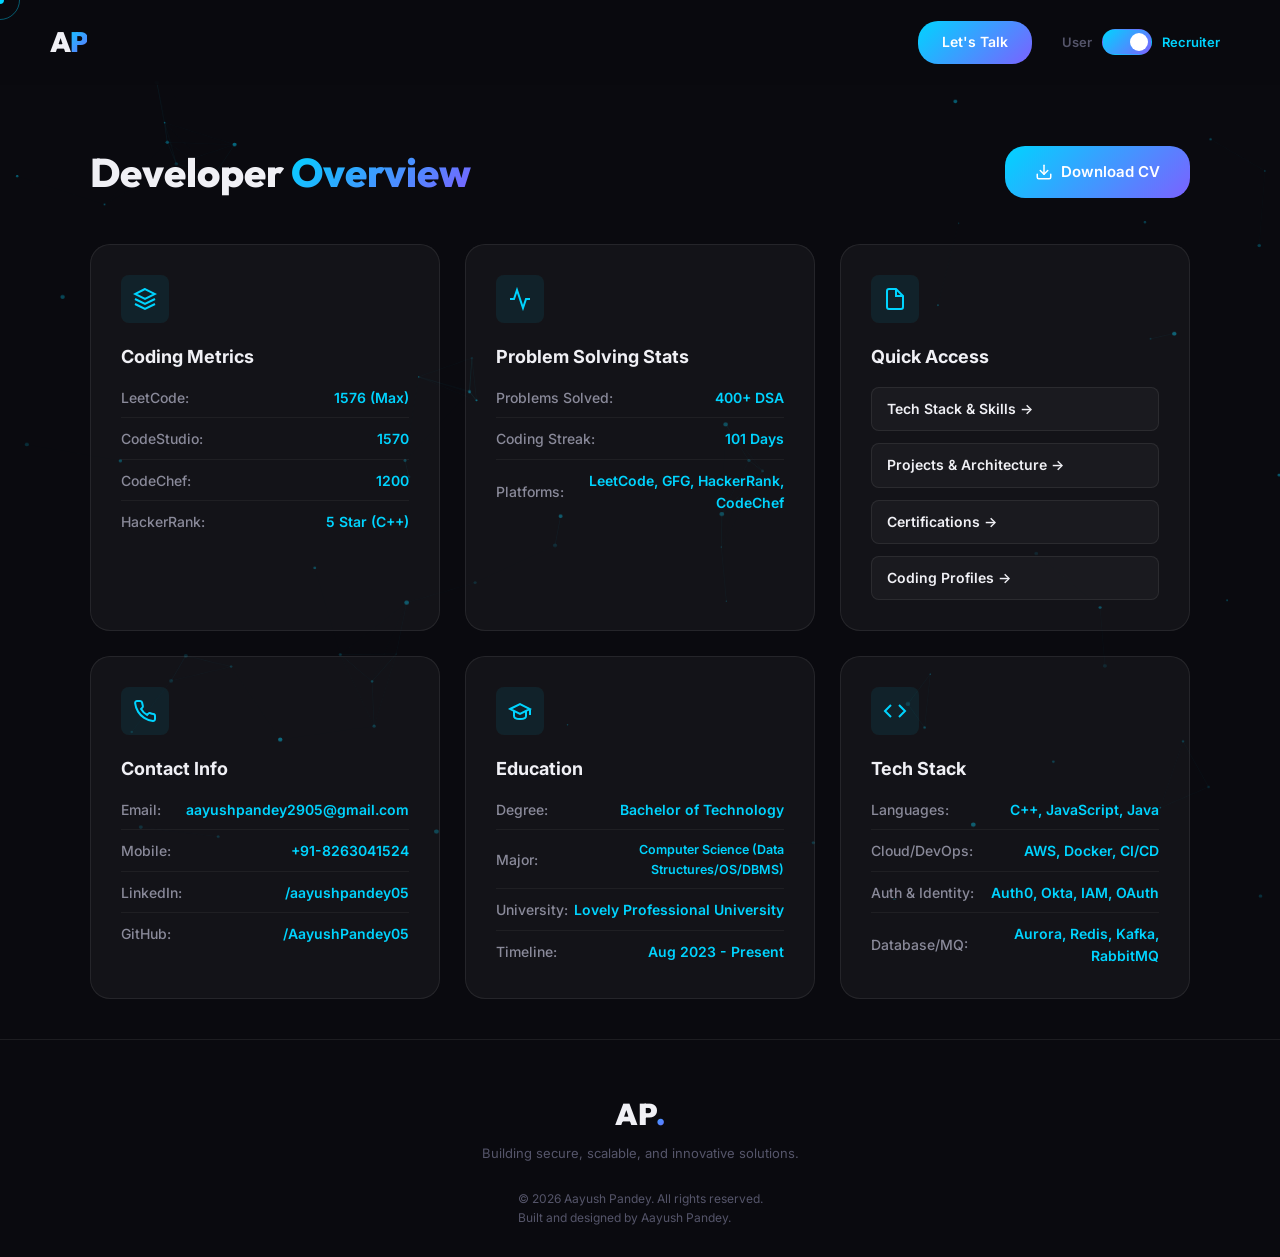
==== commit 45499b2e: "recruiter.html" ====
--- a/recruiter.html
+++ b/recruiter.html
@@ -382,7 +382,7 @@
         <p>
           &copy; <span id="year">2026</span> Aayush Pandey. All rights reserved.
         </p>
-        <p class="built-with">Built with HTML, CSS & JavaScript</p>
+         <p class="built-with">Built and designed by Aayush Pandey.</p>
       </div>
     </footer>
     <script>
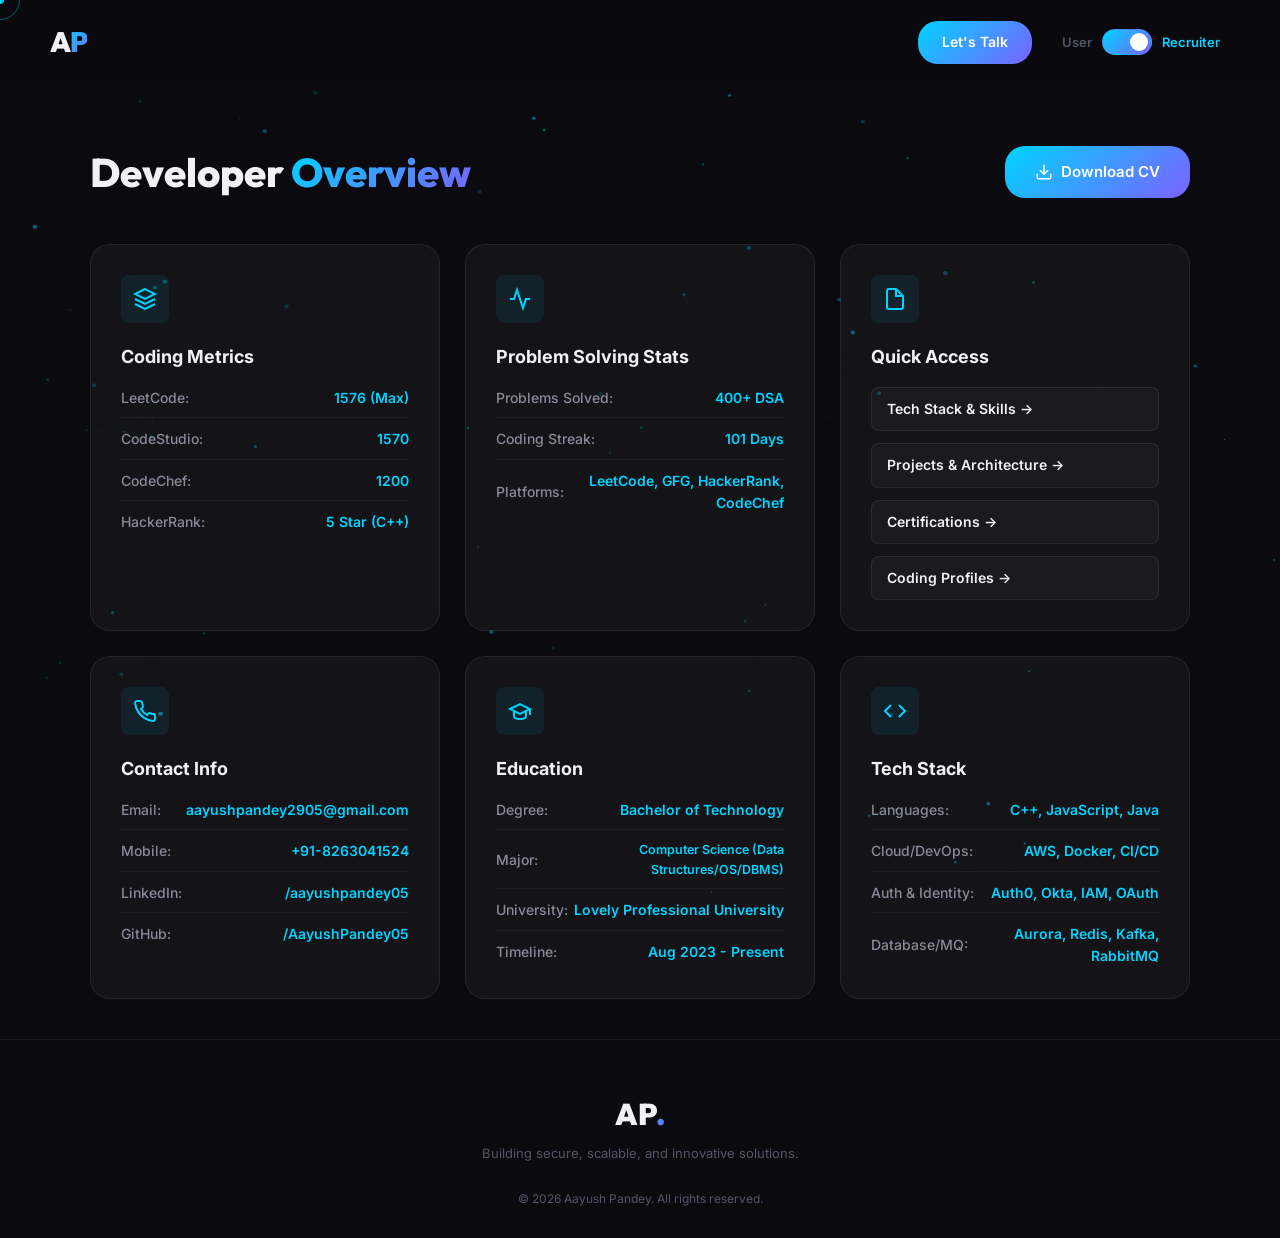
==== commit 1cab0f10: "recruiter.html" ====
--- a/recruiter.html
+++ b/recruiter.html
@@ -382,7 +382,6 @@
         <p>
           &copy; <span id="year">2026</span> Aayush Pandey. All rights reserved.
         </p>
-         <p class="built-with">Built and designed by Aayush Pandey.</p>
       </div>
     </footer>
     <script>
